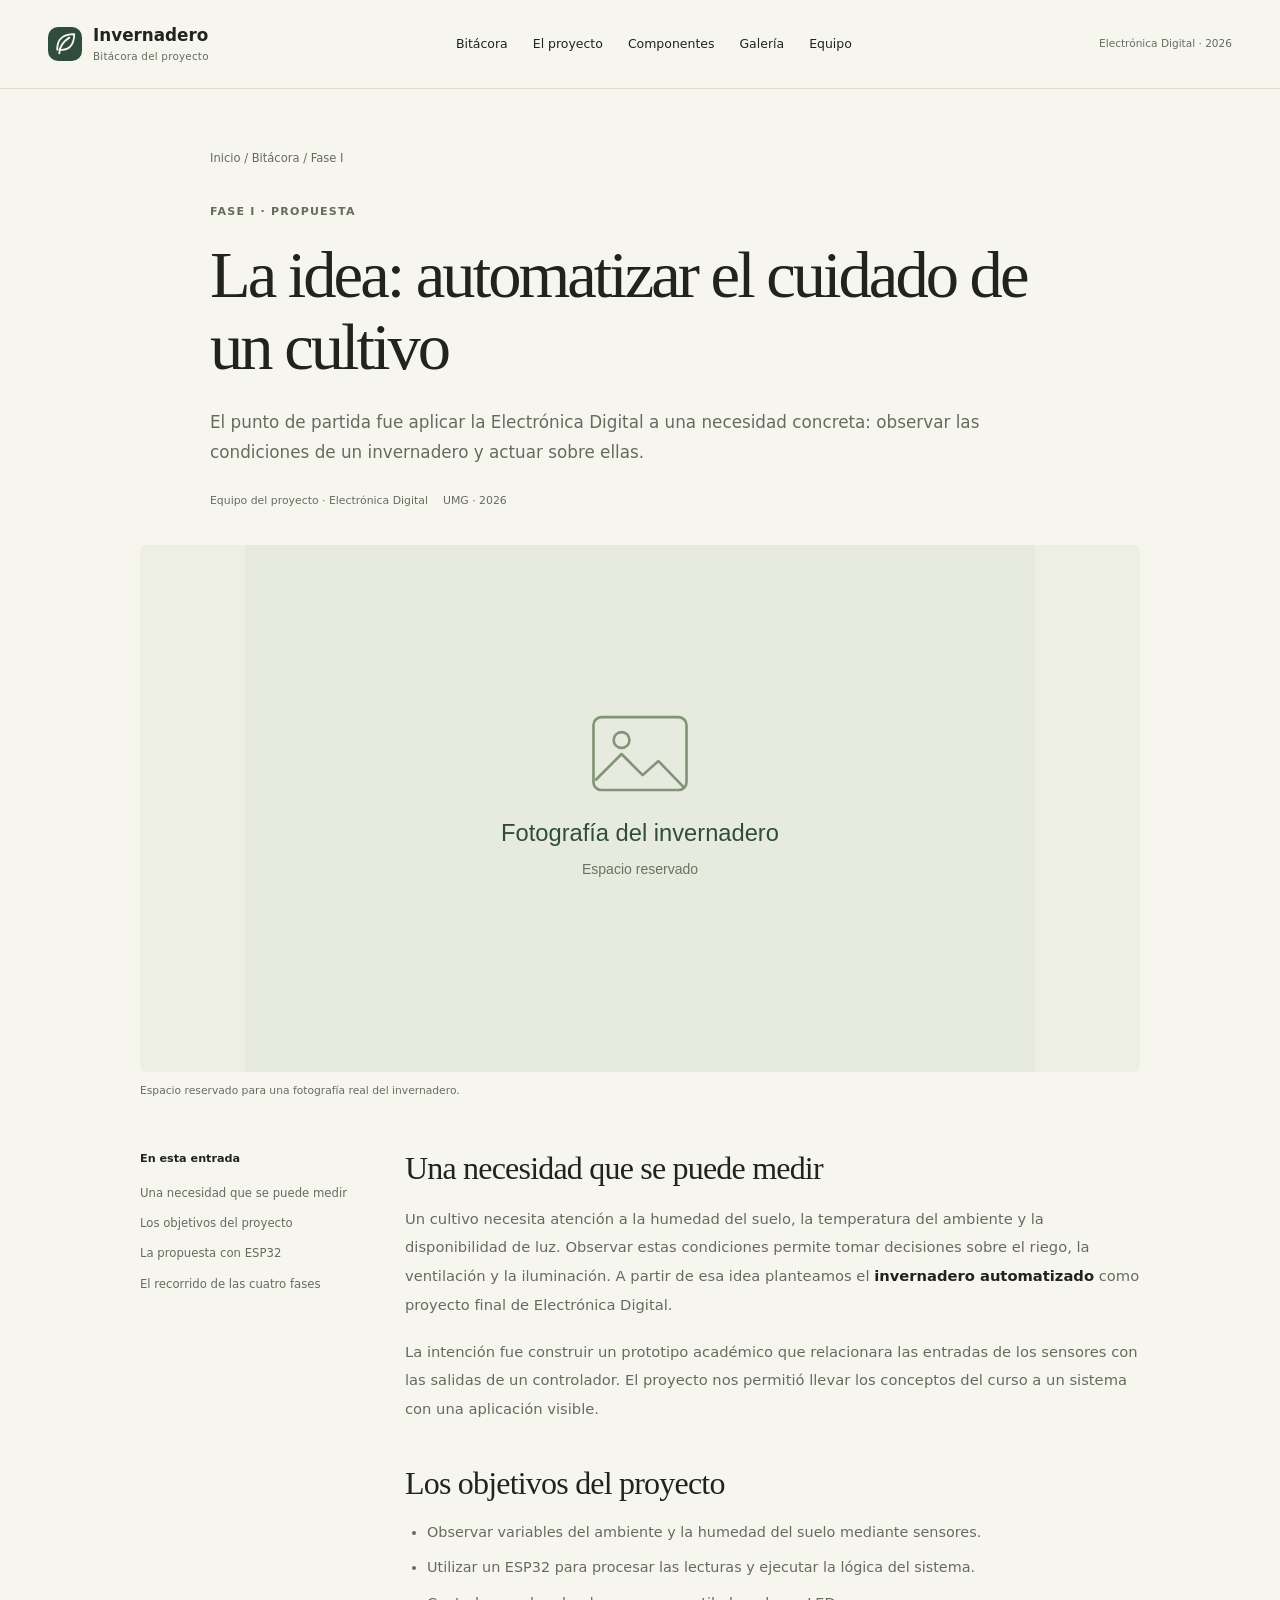
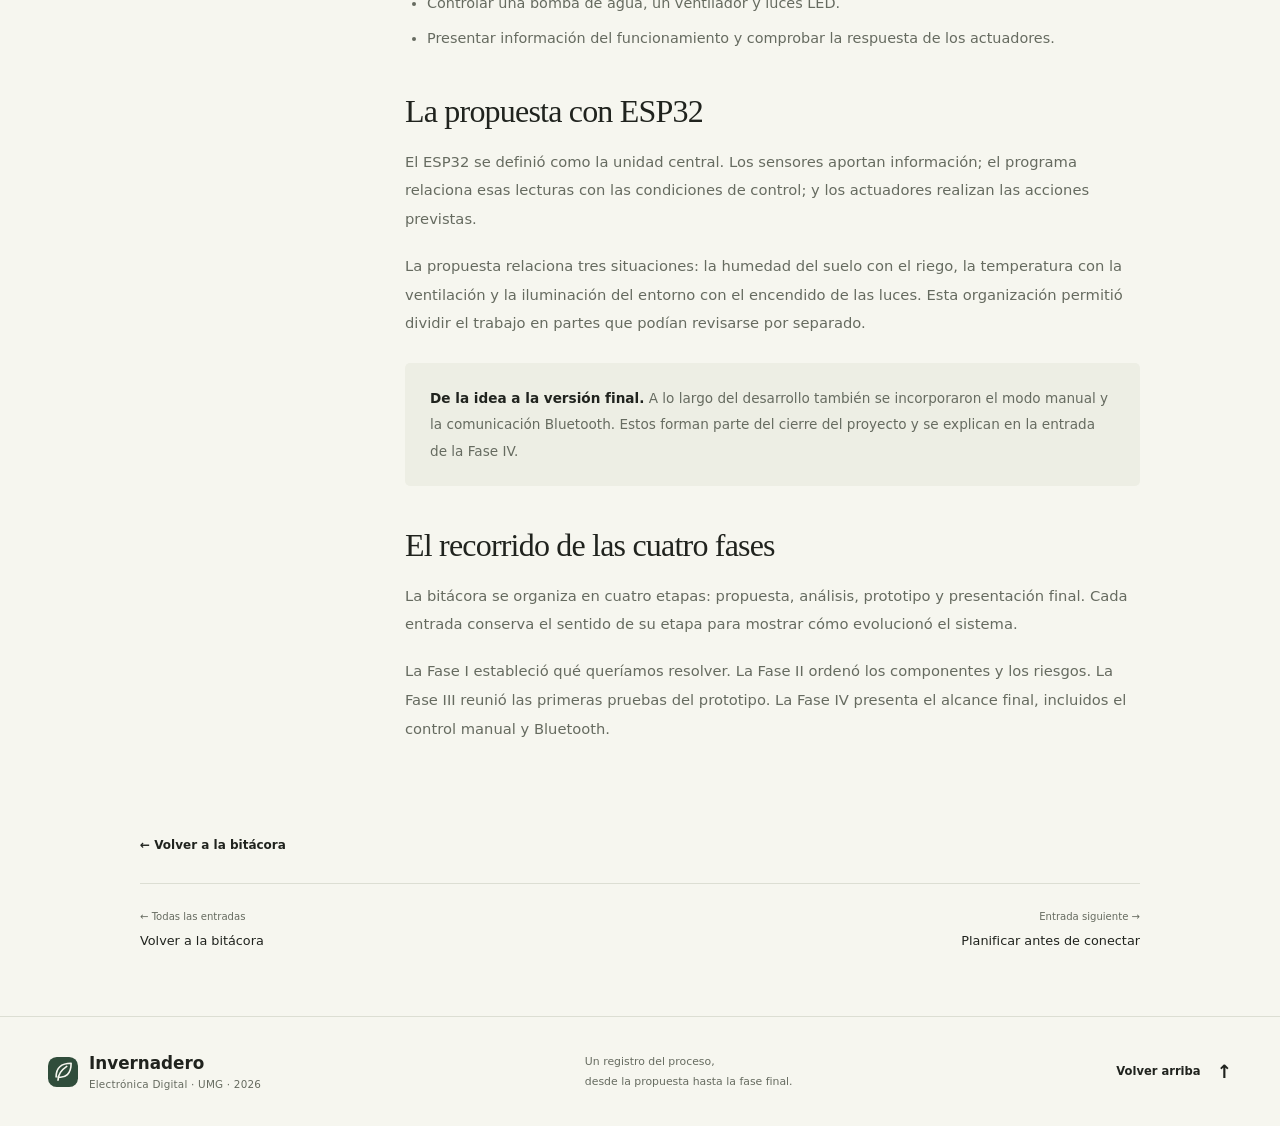
==== fase-i.html @ d3a02419 "primer commit" ====
<!doctype html>
<html lang="es"><head><meta charset="utf-8"><meta name="viewport" content="width=device-width, initial-scale=1"><meta name="description" content="El punto de partida fue aplicar la Electrónica Digital a una necesidad concreta: observar las condiciones de un invernadero y actuar sobre ellas."><meta name="theme-color" content="#f6f6ef"><title>Fase I: La idea: automatizar el cuidado de un cultivo | Invernadero</title><link rel="icon" type="image/svg+xml" href="assets/img/favicon.svg"><link rel="stylesheet" href="assets/styles.css"><script src="assets/app.js" defer></script></head><body><a class="skip-link" href="#contenido">Saltar al contenido</a><header class="site-header"><div class="container header-inner"><a class="brand" href="index.html" aria-label="Invernadero, inicio"><img src="assets/img/favicon.svg" width="34" height="34" alt=""><span>Invernadero<span class="brand-sub">Bitácora del proyecto</span></span></a><button class="menu-toggle" type="button" aria-label="Abrir menú" aria-expanded="false" aria-controls="nav-principal"><span></span><span></span></button><nav class="main-nav" id="nav-principal" aria-label="Principal"><a href="index.html#bitacora">Bitácora</a><a href="index.html#proyecto">El proyecto</a><a href="index.html#componentes">Componentes</a><a href="index.html#galeria">Galería</a><a href="index.html#equipo">Equipo</a></nav><span class="header-note">Electrónica Digital · 2026</span></div></header>
<main id="contenido" class="container"><article><header class="article-header"><nav class="breadcrumb" aria-label="Ruta de navegación"><a href="index.html">Inicio</a> / <a href="index.html#bitacora">Bitácora</a> / Fase I</nav><p class="eyebrow">Fase I · Propuesta</p><h1>La idea: automatizar el cuidado de un cultivo</h1><p class="article-lead">El punto de partida fue aplicar la Electrónica Digital a una necesidad concreta: observar las condiciones de un invernadero y actuar sobre ellas.</p><div class="article-byline"><span>Equipo del proyecto · Electrónica Digital</span><span>UMG · 2026</span></div></header><figure class="article-cover"><img src="assets/img/foto-invernadero.svg" alt="Espacio reservado para una fotografía real del invernadero." width="900" height="600"><figcaption>Espacio reservado para una fotografía real del invernadero.</figcaption></figure><div class="article-layout"><aside class="article-toc" aria-label="En esta entrada"><strong>En esta entrada</strong><ol><li><a href="#necesidad">Una necesidad que se puede medir</a></li><li><a href="#objetivos">Los objetivos del proyecto</a></li><li><a href="#propuesta">La propuesta con ESP32</a></li><li><a href="#recorrido">El recorrido de las cuatro fases</a></li></ol></aside><div class="article-content"><h2 id="necesidad">Una necesidad que se puede medir</h2>
<p>Un cultivo necesita atención a la humedad del suelo, la temperatura del ambiente y la disponibilidad de luz. Observar estas condiciones permite tomar decisiones sobre el riego, la ventilación y la iluminación. A partir de esa idea planteamos el <strong>invernadero automatizado</strong> como proyecto final de Electrónica Digital.</p>
<p>La intención fue construir un prototipo académico que relacionara las entradas de los sensores con las salidas de un controlador. El proyecto nos permitió llevar los conceptos del curso a un sistema con una aplicación visible.</p>
<h2 id="objetivos">Los objetivos del proyecto</h2>
<ul><li>Observar variables del ambiente y la humedad del suelo mediante sensores.</li><li>Utilizar un ESP32 para procesar las lecturas y ejecutar la lógica del sistema.</li><li>Controlar una bomba de agua, un ventilador y luces LED.</li><li>Presentar información del funcionamiento y comprobar la respuesta de los actuadores.</li></ul>
<h2 id="propuesta">La propuesta con ESP32</h2>
<p>El ESP32 se definió como la unidad central. Los sensores aportan información; el programa relaciona esas lecturas con las condiciones de control; y los actuadores realizan las acciones previstas.</p>
<p>La propuesta relaciona tres situaciones: la humedad del suelo con el riego, la temperatura con la ventilación y la iluminación del entorno con el encendido de las luces. Esta organización permitió dividir el trabajo en partes que podían revisarse por separado.</p>
<div class="article-callout"><p><strong>De la idea a la versión final.</strong> A lo largo del desarrollo también se incorporaron el modo manual y la comunicación Bluetooth. Estos forman parte del cierre del proyecto y se explican en la entrada de la Fase IV.</p></div>
<h2 id="recorrido">El recorrido de las cuatro fases</h2>
<p>La bitácora se organiza en cuatro etapas: propuesta, análisis, prototipo y presentación final. Cada entrada conserva el sentido de su etapa para mostrar cómo evolucionó el sistema.</p>
<p>La Fase I estableció qué queríamos resolver. La Fase II ordenó los componentes y los riesgos. La Fase III reunió las primeras pruebas del prototipo. La Fase IV presenta el alcance final, incluidos el control manual y Bluetooth.</p></div></div></article><div class="article-home"><a class="text-link" href="index.html#bitacora">← Volver a la bitácora</a></div><nav class="article-navigation" aria-label="Entradas del blog"><a href="index.html#bitacora"><span>← Todas las entradas</span>Volver a la bitácora</a><a href="fase-ii.html"><span>Entrada siguiente →</span>Planificar antes de conectar</a></nav></main><footer class="site-footer"><div class="container footer-inner"><a class="brand" href="index.html"><img src="assets/img/favicon.svg" width="30" height="30" alt=""><span>Invernadero<span class="brand-sub">Electrónica Digital · UMG · 2026</span></span></a><p>Un registro del proceso,<br>desde la propuesta hasta la fase final.</p><a class="text-link" href="#contenido">Volver arriba <span aria-hidden="true">↑</span></a></div></footer></body></html>
---- assets/styles.css ----
:root{--ink:#20231e;--muted:#666b60;--green:#304d3b;--green-dark:#253d2e;--paper:#f6f6ef;--cream:#edeee4;--line:#dcded3;--white:#fff;--serif:Georgia,'Times New Roman',serif;--sans:system-ui,-apple-system,BlinkMacSystemFont,'Segoe UI',sans-serif}
*{box-sizing:border-box}html{scroll-behavior:smooth;scroll-padding-top:100px}body{margin:0;color:var(--ink);background:var(--paper);font-family:var(--sans);font-size:16px;line-height:1.65}img{display:block;max-width:100%;height:auto}a{color:inherit;text-decoration:none}button{font:inherit;color:inherit;cursor:pointer}button,a{-webkit-tap-highlight-color:transparent}button:focus-visible,a:focus-visible,summary:focus-visible{outline:3px solid #786125;outline-offset:5px}button:disabled{cursor:default}h1,h2,h3,p,figure{margin:0}h1,h2,h3{color:#20231e}h1,h2{font-family:var(--serif);font-weight:400;line-height:1.06;letter-spacing:-.045em}h1{font-size:clamp(3.7rem,6.4vw,6.25rem)}h2{font-size:clamp(2.3rem,3.5vw,3.35rem)}h3{font-size:1.2rem;line-height:1.35;letter-spacing:-.02em}p{color:var(--muted)}.container{width:min(1240px,calc(100% - 96px));margin-inline:auto}.section{padding-block:94px}.eyebrow{font-size:.69rem;font-weight:650;letter-spacing:.11em;text-transform:uppercase;color:var(--muted);margin-bottom:22px}.text-link,.read-link{display:inline-flex;align-items:center;gap:16px;font-size:.85rem;font-weight:600}.text-link:hover,.read-link:hover{color:var(--green);text-decoration:underline;text-underline-offset:5px}.text-link span,.read-link span{font-size:1.15rem}.button{display:inline-flex;align-items:center;justify-content:center;gap:24px;background:var(--green);color:white;padding:14px 22px;border-radius:5px;font-size:.85rem;font-weight:550;transition:background .2s}.button:hover{background:var(--green-dark)}.button span{font-size:1.25rem}.skip-link{position:fixed;top:8px;left:8px;transform:translateY(-150%);padding:10px 18px;background:var(--green);color:#fff;z-index:100}.skip-link:focus{transform:none}.sr-only{position:absolute;width:1px;height:1px;padding:0;margin:-1px;overflow:hidden;clip:rect(0,0,0,0);white-space:nowrap;border:0}[hidden]{display:none!important}
.site-header{background:rgba(246,246,239,.97);position:sticky;top:0;z-index:20;border-bottom:1px solid var(--line)}.header-inner{display:flex;align-items:center;justify-content:space-between;gap:24px;min-height:88px}.brand{display:inline-flex;align-items:center;gap:11px;font-size:1.05rem;font-weight:650;line-height:1.2}.brand-sub{display:block;font-size:.65rem;font-weight:400;color:var(--muted);margin-top:5px;letter-spacing:.02em}.main-nav{display:flex;align-items:center;gap:25px;font-size:.78rem}.main-nav a{padding-block:10px}.main-nav a:hover{color:var(--green);text-decoration:underline;text-underline-offset:6px}.header-note{font-size:.66rem;color:var(--muted)}.menu-toggle{display:none;border:0;background:none;padding:10px}.menu-toggle span{display:block;width:22px;height:2px;background:var(--ink);margin:5px}
.hero{display:grid;grid-template-columns:1fr 1.03fr;gap:46px;align-items:center;padding-block:65px 53px}.hero-copy{padding-block:20px}.hero .eyebrow{font-size:.64rem;letter-spacing:.07em;margin-bottom:24px}.small-leaf{color:var(--green);font-size:1rem;margin-right:7px}.hero-description{max-width:450px;margin-top:25px;font-size:.95rem;line-height:1.85}.hero-actions{display:flex;flex-wrap:wrap;align-items:center;gap:24px;margin-top:30px}.hero-actions .text-link{font-size:.77rem;gap:10px}.hero-meta{display:flex;flex-wrap:wrap;gap:20px;margin-top:41px;font-size:.66rem;color:var(--muted)}.hero-meta span+span{position:relative}.hero-meta span+span:before{content:'·';position:absolute;left:-13px}.hero-visual{position:relative;align-self:stretch;display:flex;flex-direction:column;justify-content:center;min-width:0}.hero-visual>img{aspect-ratio:1.16;object-fit:cover;border-radius:9px;background:#e9ece1;width:100%}.hero-visual figcaption{display:flex;align-items:center;justify-content:space-between;gap:8px;margin-top:12px;color:var(--muted);font-size:.65rem}.image-label{display:inline-block;background:rgba(255,255,255,.94);color:#454d3c;border-radius:3px;padding:4px 9px;font-size:.58rem;letter-spacing:.02em}.hero-visual .image-label{background:var(--cream)}.project-strip{display:grid;grid-template-columns:repeat(4,1fr);padding-block:25px 29px;border-top:1px solid var(--line);border-bottom:1px solid var(--line)}.project-strip div{display:flex;flex-direction:column;gap:5px}.project-strip strong{font-size:.95rem;font-weight:550}.project-strip span{font-size:.71rem;color:var(--muted)}
.section-heading{display:flex;justify-content:space-between;align-items:end;gap:35px;margin-bottom:32px}.section-heading .eyebrow{margin-bottom:12px}.section-heading>p{font-size:.8rem;line-height:1.7;max-width:350px;margin-bottom:3px}.filters{display:flex;flex-wrap:wrap;gap:7px;margin-block:30px}.filter{border:1px solid transparent;background:none;font-size:.73rem;padding:8px 15px;border-radius:30px;color:var(--muted)}.filter.active{border-color:var(--green);background:var(--green);color:white}.filter:not(.active):hover{background:var(--cream)}.post-grid{display:grid;grid-template-columns:repeat(3,1fr);gap:30px 25px}.post-card{min-width:0}.post-card.featured{grid-column:1/-1;display:grid;grid-template-columns:1.05fr 1fr;gap:38px;margin-bottom:14px;align-items:center;background:var(--cream);border-radius:8px;overflow:hidden}.post-image{display:block;position:relative;overflow:hidden;background:var(--cream);border-radius:6px}.post-image img{aspect-ratio:1.5;object-fit:cover;width:100%;transition:transform .5s}.post-card:hover .post-image img{transform:scale(1.025)}.post-image .image-label{position:absolute;bottom:14px;left:14px}.post-body{padding-top:20px}.featured .post-image{border-radius:0}.featured .post-body{padding:28px 42px 28px 0}.post-meta{display:flex;gap:10px;align-items:center;color:var(--muted);font-size:.62rem;margin-bottom:11px}.post-meta span:first-child{font-weight:650;letter-spacing:.07em;text-transform:uppercase;color:var(--green)}.post-meta span+span:before{content:'·';margin-right:10px}.post-body h3{font-family:var(--serif);font-size:1.65rem;font-weight:400;line-height:1.25;letter-spacing:-.03em}.featured h3{font-size:clamp(1.9rem,2.6vw,2.65rem);max-width:480px}.post-body h3 a:hover{text-decoration:underline;text-underline-offset:4px;text-decoration-thickness:1px}.post-body>p{font-size:.8rem;line-height:1.8;margin-top:14px}.read-link{margin-top:18px;font-size:.73rem}.featured .read-link{margin-top:23px}
.project-section{background:var(--cream);padding-block:82px}.project-layout{display:grid;grid-template-columns:1fr 1fr;gap:100px;align-items:center}.project-layout .eyebrow{margin-bottom:16px}.section-intro{font-size:1rem;margin-top:24px;color:var(--ink);max-width:430px}.project-layout>div>p:not(.eyebrow):not(.section-intro){font-size:.85rem;margin-top:16px;max-width:450px;line-height:1.85}.project-layout .text-link{margin-top:25px}.project-summary{padding:34px;background:var(--paper);border-radius:7px}.pill{display:inline-block;padding:4px 10px;background:#e1e7d9;color:var(--green-dark);border-radius:20px;font-size:.63rem;font-weight:600}.project-summary h3{font-family:var(--serif);font-size:1.85rem;font-weight:400;margin-top:19px}.check-list{padding:0;list-style:none;margin:22px 0 25px}.check-list li{position:relative;padding-left:25px;font-size:.78rem;margin-block:11px;color:var(--muted)}.check-list li:before{content:'✓';position:absolute;left:0;color:var(--green);font-weight:bold}.pending-note{background:#eae6d9;padding:15px 18px;border-radius:4px}.pending-note strong{font-size:.72rem}.pending-note p{font-size:.74rem;margin-top:3px}
.system-demo{display:grid;grid-template-columns:1fr 1fr;background:var(--cream);border-radius:8px;overflow:hidden}.system-content{padding:35px 36px}.system-tabs{display:flex;gap:5px;flex-wrap:wrap;margin-bottom:30px}.system-tab{border:0;background:transparent;color:var(--muted);font-size:.72rem;padding:8px 12px;border-radius:4px}.system-tab.active{background:var(--green);color:#fff}.step-number{color:#526749;font-size:.75rem;display:block;margin-bottom:12px}.system-content h3{font-family:var(--serif);font-size:1.85rem;font-weight:400;max-width:320px}.system-content p{font-size:.8rem;line-height:1.8;margin-top:15px}.signal-path{display:flex;flex-wrap:wrap;align-items:center;gap:10px;margin-top:25px;font-size:.65rem}.signal-path>span:not([aria-hidden]),.signal-path>strong{background:var(--paper);padding:8px 10px;border-radius:4px}.signal-path>strong{background:var(--green);color:#fff;font-weight:500}.system-content .demo-note{font-size:.65rem;margin-top:20px}.system-visual{display:flex;align-items:center;background:#e7ebdf;padding:12px}.system-visual img{width:100%}.mode-grid{display:grid;grid-template-columns:repeat(3,1fr);gap:35px;margin-top:34px}.mode-grid article{display:flex;gap:15px;align-items:flex-start}.mode-icon{flex:none;display:grid;place-items:center;background:#e7ecdf;border-radius:50%;width:32px;height:32px;font-size:.75rem;font-weight:600;color:var(--green)}.bluetooth-icon{font-size:1.35rem}.mode-grid h3{font-size:.9rem;font-weight:600;margin-top:3px}.mode-grid p{font-size:.75rem;line-height:1.85;margin-top:8px}
.components-section{background:#eeefe8;padding-block:75px}.component-table-wrap{overflow:auto}.component-table{width:100%;border-collapse:collapse;text-align:left;min-width:560px;font-size:.79rem}.component-table thead th{font-size:.65rem;font-weight:500;letter-spacing:.08em;text-transform:uppercase;color:var(--muted);padding:13px 20px 15px 0}.component-table tbody th,.component-table td{padding:17px 25px 17px 0;border-top:1px solid #d8dbcf;vertical-align:middle}.component-table tbody th{font-weight:550;width:29%}.component-table td{color:var(--muted)}.component-table td:last-child{padding-right:0;width:15%}.category-tag{font-size:.65rem;background:#e0e5d8;color:#40543c;border-radius:20px;padding:5px 11px;white-space:nowrap}
.gallery-grid{display:grid;grid-template-columns:repeat(2,1fr);gap:32px 26px}.gallery-link{position:relative;display:block;overflow:hidden;border-radius:6px;background:var(--cream);cursor:zoom-in}.gallery-link img{width:100%;aspect-ratio:1.5;object-fit:cover;transition:transform .4s}.gallery-link:hover img{transform:scale(1.02)}.zoom-label{position:absolute;right:15px;bottom:15px;display:grid;place-items:center;width:32px;height:32px;background:rgba(255,255,255,.95);border-radius:50%;font-size:1.2rem}.gallery-grid figcaption{display:flex;align-items:flex-start;gap:18px;margin-top:13px}.gallery-number{color:#858b7b;font-family:var(--serif);font-size:1rem}.gallery-grid figcaption strong{display:block;font-size:.8rem;font-weight:550}.gallery-grid figcaption div>span{display:block;color:var(--muted);font-size:.68rem;margin-top:3px}.gallery-note{font-size:.69rem;margin-top:30px}.closing-section{background:#e4e9dc;padding-block:76px}.closing-layout{display:grid;grid-template-columns:1fr 1fr;gap:100px;align-items:center}.closing-layout .eyebrow{margin-bottom:17px}.closing-layout p:not(.eyebrow){font-size:.85rem;line-height:1.9;margin-bottom:16px}.closing-layout .text-link{margin-top:5px}.team-list{list-style:none;display:grid;grid-template-columns:repeat(5,1fr);padding:0;margin:40px 0 0;gap:25px}.team-list li>span{display:grid;place-items:center;width:48px;height:48px;border-radius:50%;background:#e5eadd;color:var(--green);font-size:.72rem;letter-spacing:.02em;margin-bottom:17px}.team-list strong{font-size:.79rem;font-weight:500;line-height:1.7}.site-footer{border-top:1px solid var(--line);padding-block:35px}.footer-inner{display:flex;justify-content:space-between;align-items:center;gap:30px}.footer-inner>p{font-size:.68rem;line-height:1.8}.footer-inner .text-link{font-size:.72rem}
.lightbox{width:min(1040px,94vw);max-height:94vh;border:0;border-radius:9px;padding:18px 22px;background:var(--paper);color:var(--ink);overflow:auto}.lightbox::backdrop{background:rgba(17,24,16,.82)}.lightbox-toolbar{display:flex;align-items:center;justify-content:space-between;margin-bottom:12px;font-size:.7rem}.lightbox button{border:0;background:var(--cream);border-radius:4px;padding:6px 12px}.lightbox-close{font-size:.75rem}.lightbox-close span{font-size:1.1rem;margin-left:8px}.lightbox>img{max-height:69vh;width:100%;object-fit:contain;background:var(--cream)}.lightbox-bottom{display:flex;gap:20px;align-items:center;justify-content:space-between;margin-top:12px}.lightbox-bottom p{font-size:.72rem;text-align:center}.lightbox-bottom button{flex:none;min-width:36px}
.article-header{max-width:860px;margin:0 auto;padding:60px 0 35px}.breadcrumb{font-size:.72rem;color:var(--muted);margin-bottom:35px}.breadcrumb a:hover{text-decoration:underline}.article-header .eyebrow{margin-bottom:18px}.article-header h1{font-size:clamp(2.8rem,5.2vw,4.6rem);line-height:1.08;max-width:850px}.article-lead{font-size:1.05rem;line-height:1.8;margin-top:24px;max-width:770px}.article-byline{display:flex;flex-wrap:wrap;gap:15px;margin-top:25px;font-size:.68rem;color:var(--muted)}.article-cover{max-width:1000px;margin:0 auto}.article-cover img{width:100%;aspect-ratio:1.9;object-fit:cover;background:var(--cream);border-radius:6px}.article-cover figcaption{font-size:.67rem;margin-top:10px;color:var(--muted)}.article-layout{max-width:1000px;margin:50px auto 70px;display:grid;grid-template-columns:210px 1fr;gap:55px;align-items:start}.article-toc{position:sticky;top:120px;font-size:.73rem}.article-toc strong{font-size:.7rem;font-weight:600}.article-toc ol{list-style:none;padding:0;margin-top:15px}.article-toc li{margin:11px 0;color:var(--muted)}.article-toc a:hover{color:var(--ink);text-decoration:underline;text-underline-offset:4px}.article-content h2{font-family:var(--serif);font-size:2rem;line-height:1.2;letter-spacing:-.025em;margin:40px 0 17px}.article-content h2:first-child{margin-top:0}.article-content p{font-size:.92rem;line-height:1.95;margin-bottom:18px}.article-content ul,.article-content ol{padding-left:22px;color:var(--muted);font-size:.9rem;line-height:1.9;margin:12px 0 23px}.article-content li{margin-block:8px}.article-content strong{color:var(--ink);font-weight:600}.article-callout{padding:22px 25px;background:var(--cream);border-radius:5px;margin-block:25px}.article-callout p{font-size:.85rem;margin:0}.article-content table{border-collapse:collapse;width:100%;font-size:.78rem;margin-block:23px}.article-content th,.article-content td{text-align:left;vertical-align:top;padding:12px 13px;border-bottom:1px solid var(--line);color:var(--muted)}.article-content th{color:var(--ink);font-weight:600;background:var(--cream)}.article-navigation{display:flex;justify-content:space-between;gap:25px;max-width:1000px;margin:0 auto 65px;padding-top:25px;border-top:1px solid var(--line)}.article-navigation a{max-width:46%;font-size:.8rem}.article-navigation a:last-child{text-align:right}.article-navigation span{display:block;font-size:.63rem;color:var(--muted);margin-bottom:5px}.article-navigation a:hover{text-decoration:underline}.article-home{max-width:1000px;margin:0 auto 25px}.article-home .text-link{font-size:.75rem}
.article-cover img[src$=".svg"]{object-fit:contain}
@media(min-width:1500px){.hero{padding-block:80px}.hero-visual>img{aspect-ratio:1.22}}@media(max-width:1100px){.container{width:calc(100% - 64px)}.header-note{display:none}.main-nav{gap:22px}.hero{gap:28px}.hero-actions{gap:18px}.hero-actions .text-link{font-size:.72rem}.project-layout,.closing-layout{gap:55px}.system-content{padding:28px}.signal-path{gap:6px;font-size:.59rem}.mode-grid{gap:23px}.article-layout{gap:35px;grid-template-columns:175px 1fr}}
@media(max-width:800px){.container{width:calc(100% - 44px)}.header-inner{min-height:76px}.brand{font-size:1rem}.main-nav{gap:16px;font-size:.7rem}.hero{padding-block:42px;gap:25px;grid-template-columns:1fr 1fr}h1{font-size:3.65rem}.hero .eyebrow{font-size:.55rem;line-height:1.8}.hero-description{font-size:.82rem;margin-top:20px}.hero-actions{margin-top:22px}.button{font-size:.75rem;padding:11px 15px;gap:16px}.hero-meta{margin-top:25px;font-size:.58rem}.hero-visual>img{aspect-ratio:.82}.hero-visual figcaption>span:last-child{display:none}.section{padding-block:65px}.section-heading>p{font-size:.74rem}.project-strip{gap:18px}.project-strip strong{font-size:.78rem}.project-strip span{font-size:.64rem}.post-grid{gap:22px 18px}.post-card.featured{gap:25px}.featured .post-body{padding:25px 25px 25px 0}.featured h3{font-size:1.9rem}.post-body h3{font-size:1.4rem}.post-body>p{font-size:.73rem}.project-layout{gap:30px}.project-summary{padding:25px}.project-summary h3{font-size:1.6rem}.project-section{padding-block:60px}.project-layout .section-intro{font-size:.91rem}.project-layout>div>p:not(.eyebrow):not(.section-intro){font-size:.78rem}.system-demo{grid-template-columns:1fr}.system-visual{order:-1;max-height:300px;overflow:hidden}.system-visual img{height:300px;object-fit:contain}.system-content{padding:28px 32px}.system-content h3{max-width:none}.mode-grid{grid-template-columns:1fr;gap:24px}.mode-grid article{max-width:600px}.mode-grid p{font-size:.8rem}.team-list{grid-template-columns:repeat(3,1fr);gap:30px}.closing-layout{gap:35px}.closing-layout p:not(.eyebrow){font-size:.78rem}.article-layout{grid-template-columns:1fr;max-width:720px}.article-toc{position:static;background:var(--cream);padding:20px 24px;border-radius:5px}.article-toc ol{display:flex;flex-wrap:wrap;gap:6px 25px;margin-bottom:0}.article-toc li{margin:0}.article-header{padding-top:40px}.article-content p{font-size:.9rem}.article-lead{font-size:.95rem}}
@media(max-width:600px){html{scroll-padding-top:85px}.container{width:calc(100% - 36px)}.header-inner{min-height:72px}.brand img{width:29px;height:29px}.brand-sub{font-size:.6rem}.menu-toggle{display:block;margin-left:auto}.main-nav{display:none;position:absolute;top:72px;left:0;right:0;padding:12px 24px 22px;background:var(--paper);border-bottom:1px solid var(--line);font-size:.88rem}.main-nav.open{display:flex;flex-direction:column;align-items:stretch;gap:0}.main-nav a{padding:10px 0}.hero{grid-template-columns:1fr;padding-block:29px 32px;gap:28px}.hero-copy{padding:0}.hero .eyebrow{font-size:.55rem;letter-spacing:.065em;margin-bottom:20px}h1{font-size:clamp(3.6rem,15vw,4.8rem)}.hero-description{font-size:.87rem;line-height:1.8;max-width:430px}.hero-actions{gap:19px}.hero-actions .text-link{font-size:.72rem}.hero-meta{margin-top:25px;gap:22px;font-size:.61rem}.hero-visual>img{aspect-ratio:1.3;border-radius:6px}.hero-visual figcaption>span:last-child{display:inline}.project-strip{grid-template-columns:repeat(2,1fr);row-gap:23px;padding-block:24px}.project-strip strong{font-size:.81rem}.project-strip span{font-size:.64rem}.section{padding-block:53px}.eyebrow{font-size:.63rem}.section-heading{display:block;margin-bottom:25px}.section-heading>p{font-size:.77rem;margin-top:17px}.section-heading>p br{display:none}h2{font-size:2.55rem}.filters{gap:3px;margin-block:24px}.filter{font-size:.66rem;padding:7px 10px}.post-grid{grid-template-columns:1fr;gap:32px}.post-card.featured{grid-column:auto;display:block;margin-bottom:0}.featured .post-body{padding:25px}.featured h3{font-size:1.95rem}.post-body h3{font-size:1.8rem}.post-body>p{font-size:.8rem}.post-meta{font-size:.65rem}.read-link{font-size:.77rem}.post-image .image-label{font-size:.59rem}.project-layout,.closing-layout{grid-template-columns:1fr;gap:32px}.project-section{padding-block:52px}.project-layout .section-intro{font-size:1rem}.project-layout>div>p:not(.eyebrow):not(.section-intro){font-size:.84rem}.project-summary{padding:26px}.project-summary h3{font-size:1.85rem}.check-list li{font-size:.78rem}.pending-note p{font-size:.76rem}.system-content{padding:25px}.system-visual,.system-visual img{height:240px}.system-tabs{gap:1px;margin-bottom:24px}.system-tab{font-size:.7rem;padding:8px 10px}.system-content h3{font-size:1.8rem}.system-content p{font-size:.79rem}.signal-path{font-size:.59rem;gap:5px}.signal-path>span:not([aria-hidden]),.signal-path>strong{padding:7px}.mode-grid{margin-top:28px}.components-section{padding-block:50px}.component-table{font-size:.75rem;min-width:530px}.component-table tbody th,.component-table td{padding-block:14px}.gallery-grid{grid-template-columns:1fr;gap:26px}.gallery-grid figcaption strong{font-size:.83rem}.gallery-note{font-size:.68rem;line-height:1.8}.closing-section{padding-block:50px}.closing-layout p:not(.eyebrow){font-size:.84rem}.team-list{grid-template-columns:repeat(2,1fr);margin-top:28px;gap:28px 18px}.team-list strong{font-size:.77rem}.team-list li>span{width:42px;height:42px;margin-bottom:12px}.footer-inner{align-items:flex-start;flex-wrap:wrap;gap:25px}.footer-inner>p{display:none}.footer-inner .text-link{font-size:.65rem;margin-top:8px;margin-left:auto}.lightbox{padding:12px;width:96vw}.lightbox-bottom{gap:8px}.lightbox-bottom p{font-size:.62rem}.lightbox-bottom button{padding:6px;min-width:29px}.article-header{padding:30px 0}.breadcrumb{margin-bottom:30px}.article-header h1{font-size:2.9rem}.article-lead{font-size:.91rem}.article-byline{font-size:.62rem;gap:10px}.article-cover img{aspect-ratio:1.4}.article-cover figcaption{font-size:.62rem}.article-layout{margin:30px auto 45px;gap:28px}.article-content h2{font-size:1.8rem;margin-top:33px}.article-content p{font-size:.87rem;line-height:1.9}.article-content ul,.article-content ol{font-size:.84rem}.article-content table{font-size:.69rem}.article-content th,.article-content td{padding:9px 8px}.article-navigation{margin-bottom:40px;gap:20px}.article-navigation a{font-size:.72rem}.article-callout{padding:19px}.article-callout p{font-size:.8rem}}
@media(prefers-reduced-motion:reduce){html{scroll-behavior:auto}*,*:before,*:after{transition:none!important;animation:none!important}}
@media print{.site-header,.filters,.hero-actions,.lightbox,.article-toc,.article-navigation,.article-home,.site-footer,.system-tabs{display:none!important}body{background:#fff;color:#000}.container{width:100%}.section{padding:25px 0}.hero{padding-top:0}h1{font-size:40pt}h2{font-size:25pt}.post-card,.project-summary,figure{break-inside:avoid}.article-layout{display:block;margin-top:25px}.article-header{padding-top:0}.article-content p{color:#111}.post-image img{max-height:200px}.gallery-link img{max-height:230px;object-fit:contain}.project-section,.components-section,.closing-section{background:white;padding:25px 0}.article-cover img{max-height:300px;object-fit:contain}}
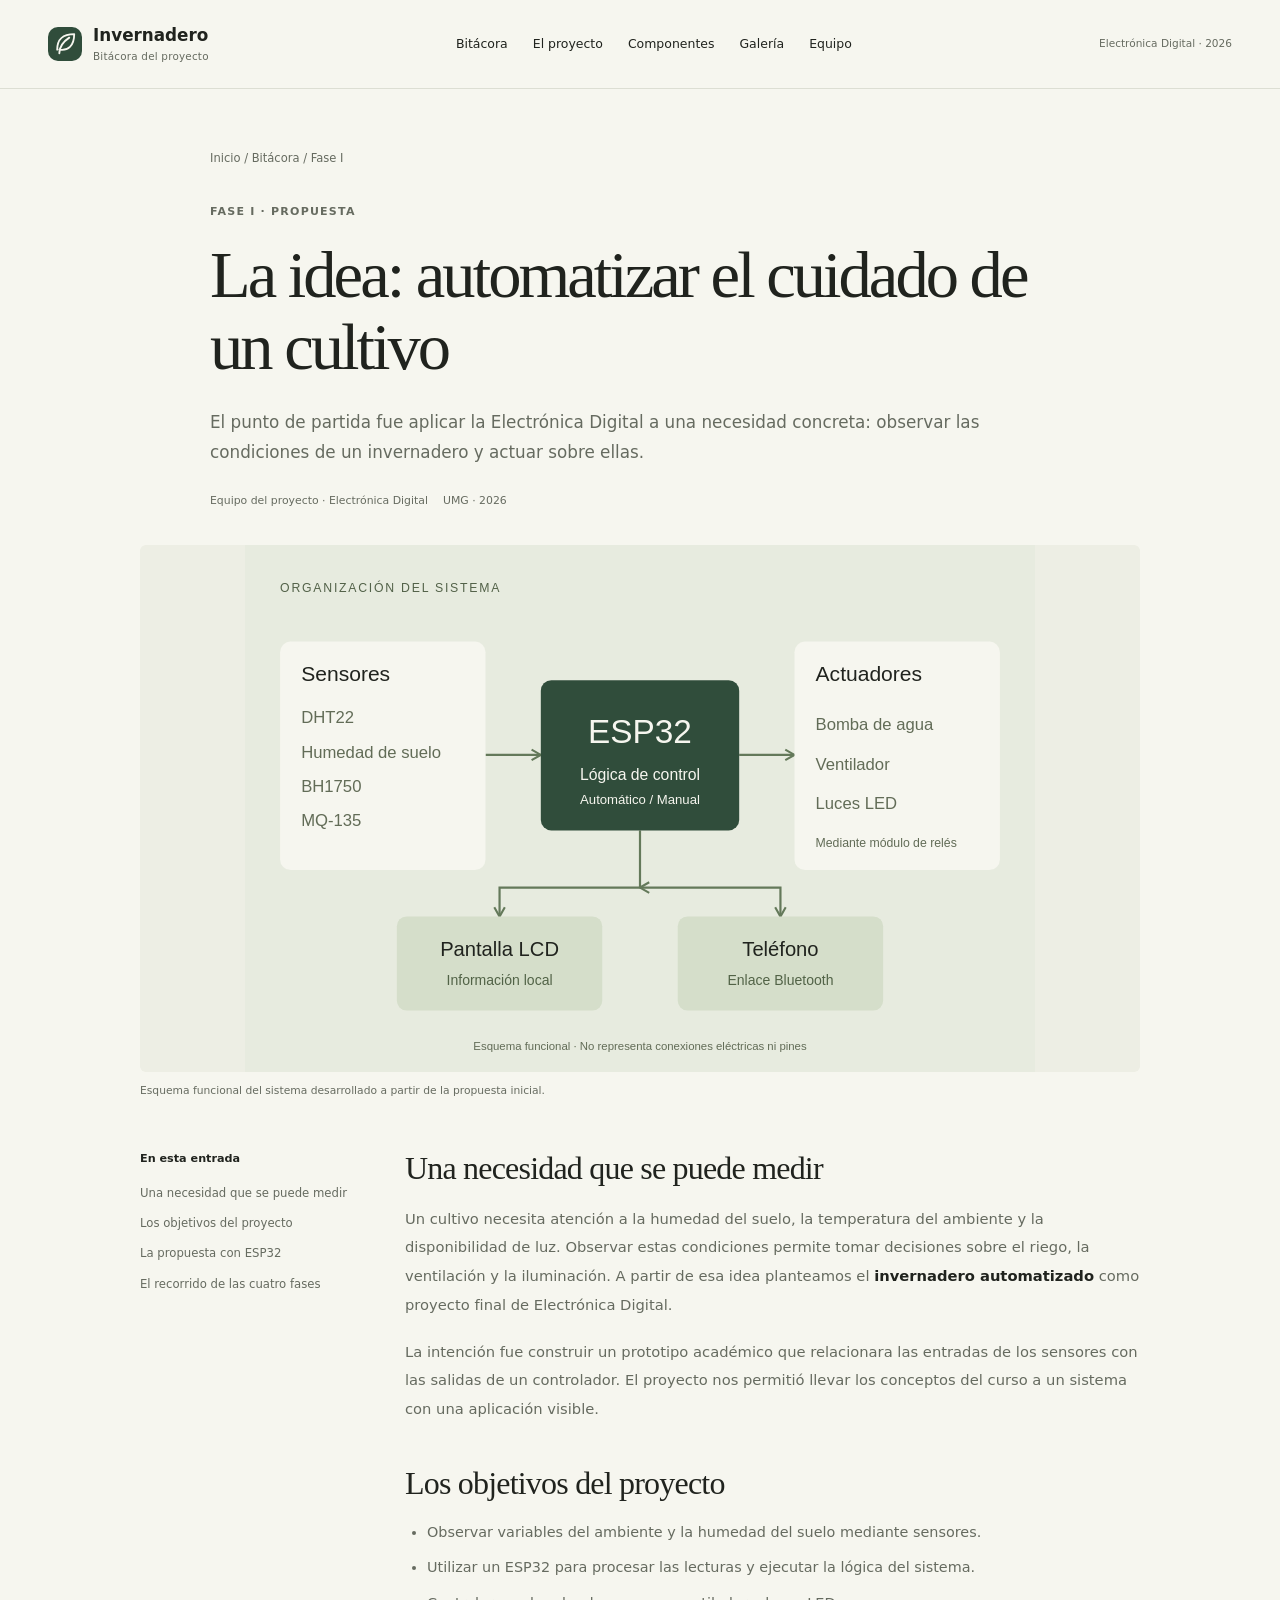
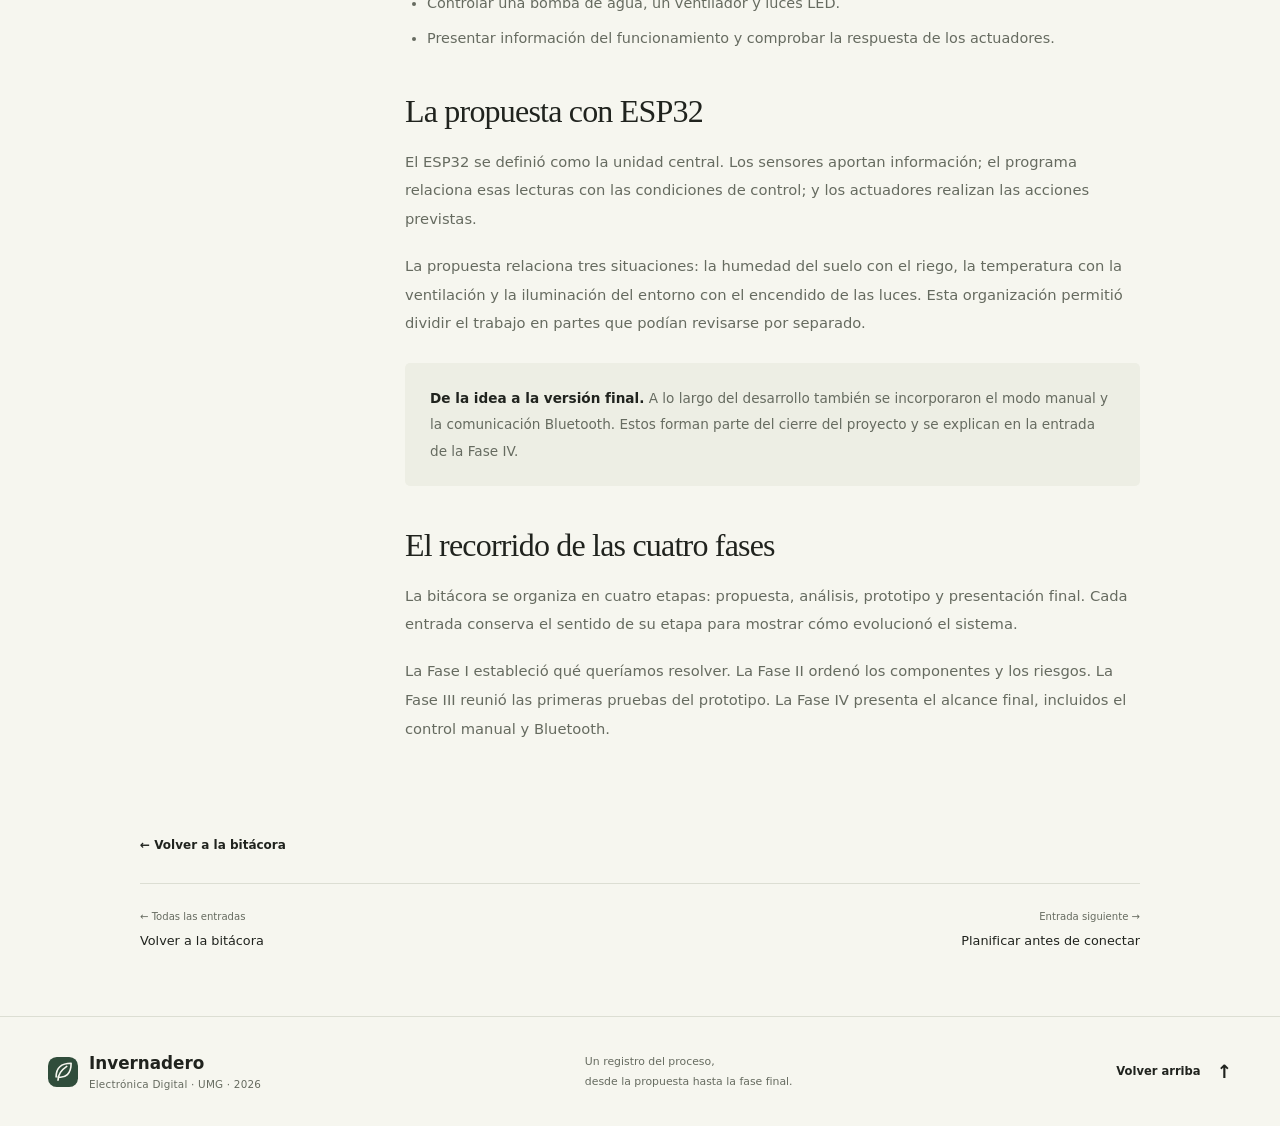
==== commit f87ce140: "imagenes y correcciones" ====
--- a/fase-i.html
+++ b/fase-i.html
@@ -1,6 +1,6 @@
 <!doctype html>
 <html lang="es"><head><meta charset="utf-8"><meta name="viewport" content="width=device-width, initial-scale=1"><meta name="description" content="El punto de partida fue aplicar la Electrónica Digital a una necesidad concreta: observar las condiciones de un invernadero y actuar sobre ellas."><meta name="theme-color" content="#f6f6ef"><title>Fase I: La idea: automatizar el cuidado de un cultivo | Invernadero</title><link rel="icon" type="image/svg+xml" href="assets/img/favicon.svg"><link rel="stylesheet" href="assets/styles.css"><script src="assets/app.js" defer></script></head><body><a class="skip-link" href="#contenido">Saltar al contenido</a><header class="site-header"><div class="container header-inner"><a class="brand" href="index.html" aria-label="Invernadero, inicio"><img src="assets/img/favicon.svg" width="34" height="34" alt=""><span>Invernadero<span class="brand-sub">Bitácora del proyecto</span></span></a><button class="menu-toggle" type="button" aria-label="Abrir menú" aria-expanded="false" aria-controls="nav-principal"><span></span><span></span></button><nav class="main-nav" id="nav-principal" aria-label="Principal"><a href="index.html#bitacora">Bitácora</a><a href="index.html#proyecto">El proyecto</a><a href="index.html#componentes">Componentes</a><a href="index.html#galeria">Galería</a><a href="index.html#equipo">Equipo</a></nav><span class="header-note">Electrónica Digital · 2026</span></div></header>
-<main id="contenido" class="container"><article><header class="article-header"><nav class="breadcrumb" aria-label="Ruta de navegación"><a href="index.html">Inicio</a> / <a href="index.html#bitacora">Bitácora</a> / Fase I</nav><p class="eyebrow">Fase I · Propuesta</p><h1>La idea: automatizar el cuidado de un cultivo</h1><p class="article-lead">El punto de partida fue aplicar la Electrónica Digital a una necesidad concreta: observar las condiciones de un invernadero y actuar sobre ellas.</p><div class="article-byline"><span>Equipo del proyecto · Electrónica Digital</span><span>UMG · 2026</span></div></header><figure class="article-cover"><img src="assets/img/foto-invernadero.svg" alt="Espacio reservado para una fotografía real del invernadero." width="900" height="600"><figcaption>Espacio reservado para una fotografía real del invernadero.</figcaption></figure><div class="article-layout"><aside class="article-toc" aria-label="En esta entrada"><strong>En esta entrada</strong><ol><li><a href="#necesidad">Una necesidad que se puede medir</a></li><li><a href="#objetivos">Los objetivos del proyecto</a></li><li><a href="#propuesta">La propuesta con ESP32</a></li><li><a href="#recorrido">El recorrido de las cuatro fases</a></li></ol></aside><div class="article-content"><h2 id="necesidad">Una necesidad que se puede medir</h2>
+<main id="contenido" class="container"><article><header class="article-header"><nav class="breadcrumb" aria-label="Ruta de navegación"><a href="index.html">Inicio</a> / <a href="index.html#bitacora">Bitácora</a> / Fase I</nav><p class="eyebrow">Fase I · Propuesta</p><h1>La idea: automatizar el cuidado de un cultivo</h1><p class="article-lead">El punto de partida fue aplicar la Electrónica Digital a una necesidad concreta: observar las condiciones de un invernadero y actuar sobre ellas.</p><div class="article-byline"><span>Equipo del proyecto · Electrónica Digital</span><span>UMG · 2026</span></div></header><figure class="article-cover"><img src="assets/img/arquitectura.svg" alt="Esquema funcional del invernadero con sensores, ESP32, actuadores, pantalla LCD y comunicación Bluetooth." width="900" height="600"><figcaption>Esquema funcional del sistema desarrollado a partir de la propuesta inicial.</figcaption></figure><div class="article-layout"><aside class="article-toc" aria-label="En esta entrada"><strong>En esta entrada</strong><ol><li><a href="#necesidad">Una necesidad que se puede medir</a></li><li><a href="#objetivos">Los objetivos del proyecto</a></li><li><a href="#propuesta">La propuesta con ESP32</a></li><li><a href="#recorrido">El recorrido de las cuatro fases</a></li></ol></aside><div class="article-content"><h2 id="necesidad">Una necesidad que se puede medir</h2>
 <p>Un cultivo necesita atención a la humedad del suelo, la temperatura del ambiente y la disponibilidad de luz. Observar estas condiciones permite tomar decisiones sobre el riego, la ventilación y la iluminación. A partir de esa idea planteamos el <strong>invernadero automatizado</strong> como proyecto final de Electrónica Digital.</p>
 <p>La intención fue construir un prototipo académico que relacionara las entradas de los sensores con las salidas de un controlador. El proyecto nos permitió llevar los conceptos del curso a un sistema con una aplicación visible.</p>
 <h2 id="objetivos">Los objetivos del proyecto</h2>
--- a/assets/styles.css
+++ b/assets/styles.css
@@ -15,3 +15,12 @@
 @media(max-width:600px){html{scroll-padding-top:85px}.container{width:calc(100% - 36px)}.header-inner{min-height:72px}.brand img{width:29px;height:29px}.brand-sub{font-size:.6rem}.menu-toggle{display:block;margin-left:auto}.main-nav{display:none;position:absolute;top:72px;left:0;right:0;padding:12px 24px 22px;background:var(--paper);border-bottom:1px solid var(--line);font-size:.88rem}.main-nav.open{display:flex;flex-direction:column;align-items:stretch;gap:0}.main-nav a{padding:10px 0}.hero{grid-template-columns:1fr;padding-block:29px 32px;gap:28px}.hero-copy{padding:0}.hero .eyebrow{font-size:.55rem;letter-spacing:.065em;margin-bottom:20px}h1{font-size:clamp(3.6rem,15vw,4.8rem)}.hero-description{font-size:.87rem;line-height:1.8;max-width:430px}.hero-actions{gap:19px}.hero-actions .text-link{font-size:.72rem}.hero-meta{margin-top:25px;gap:22px;font-size:.61rem}.hero-visual>img{aspect-ratio:1.3;border-radius:6px}.hero-visual figcaption>span:last-child{display:inline}.project-strip{grid-template-columns:repeat(2,1fr);row-gap:23px;padding-block:24px}.project-strip strong{font-size:.81rem}.project-strip span{font-size:.64rem}.section{padding-block:53px}.eyebrow{font-size:.63rem}.section-heading{display:block;margin-bottom:25px}.section-heading>p{font-size:.77rem;margin-top:17px}.section-heading>p br{display:none}h2{font-size:2.55rem}.filters{gap:3px;margin-block:24px}.filter{font-size:.66rem;padding:7px 10px}.post-grid{grid-template-columns:1fr;gap:32px}.post-card.featured{grid-column:auto;display:block;margin-bottom:0}.featured .post-body{padding:25px}.featured h3{font-size:1.95rem}.post-body h3{font-size:1.8rem}.post-body>p{font-size:.8rem}.post-meta{font-size:.65rem}.read-link{font-size:.77rem}.post-image .image-label{font-size:.59rem}.project-layout,.closing-layout{grid-template-columns:1fr;gap:32px}.project-section{padding-block:52px}.project-layout .section-intro{font-size:1rem}.project-layout>div>p:not(.eyebrow):not(.section-intro){font-size:.84rem}.project-summary{padding:26px}.project-summary h3{font-size:1.85rem}.check-list li{font-size:.78rem}.pending-note p{font-size:.76rem}.system-content{padding:25px}.system-visual,.system-visual img{height:240px}.system-tabs{gap:1px;margin-bottom:24px}.system-tab{font-size:.7rem;padding:8px 10px}.system-content h3{font-size:1.8rem}.system-content p{font-size:.79rem}.signal-path{font-size:.59rem;gap:5px}.signal-path>span:not([aria-hidden]),.signal-path>strong{padding:7px}.mode-grid{margin-top:28px}.components-section{padding-block:50px}.component-table{font-size:.75rem;min-width:530px}.component-table tbody th,.component-table td{padding-block:14px}.gallery-grid{grid-template-columns:1fr;gap:26px}.gallery-grid figcaption strong{font-size:.83rem}.gallery-note{font-size:.68rem;line-height:1.8}.closing-section{padding-block:50px}.closing-layout p:not(.eyebrow){font-size:.84rem}.team-list{grid-template-columns:repeat(2,1fr);margin-top:28px;gap:28px 18px}.team-list strong{font-size:.77rem}.team-list li>span{width:42px;height:42px;margin-bottom:12px}.footer-inner{align-items:flex-start;flex-wrap:wrap;gap:25px}.footer-inner>p{display:none}.footer-inner .text-link{font-size:.65rem;margin-top:8px;margin-left:auto}.lightbox{padding:12px;width:96vw}.lightbox-bottom{gap:8px}.lightbox-bottom p{font-size:.62rem}.lightbox-bottom button{padding:6px;min-width:29px}.article-header{padding:30px 0}.breadcrumb{margin-bottom:30px}.article-header h1{font-size:2.9rem}.article-lead{font-size:.91rem}.article-byline{font-size:.62rem;gap:10px}.article-cover img{aspect-ratio:1.4}.article-cover figcaption{font-size:.62rem}.article-layout{margin:30px auto 45px;gap:28px}.article-content h2{font-size:1.8rem;margin-top:33px}.article-content p{font-size:.87rem;line-height:1.9}.article-content ul,.article-content ol{font-size:.84rem}.article-content table{font-size:.69rem}.article-content th,.article-content td{padding:9px 8px}.article-navigation{margin-bottom:40px;gap:20px}.article-navigation a{font-size:.72rem}.article-callout{padding:19px}.article-callout p{font-size:.8rem}}
 @media(prefers-reduced-motion:reduce){html{scroll-behavior:auto}*,*:before,*:after{transition:none!important;animation:none!important}}
 @media print{.site-header,.filters,.hero-actions,.lightbox,.article-toc,.article-navigation,.article-home,.site-footer,.system-tabs{display:none!important}body{background:#fff;color:#000}.container{width:100%}.section{padding:25px 0}.hero{padding-top:0}h1{font-size:40pt}h2{font-size:25pt}.post-card,.project-summary,figure{break-inside:avoid}.article-layout{display:block;margin-top:25px}.article-header{padding-top:0}.article-content p{color:#111}.post-image img{max-height:200px}.gallery-link img{max-height:230px;object-fit:contain}.project-section,.components-section,.closing-section{background:white;padding:25px 0}.article-cover img{max-height:300px;object-fit:contain}}
+
+/* Fotografías reales del proyecto: conservar el encuadre completo. */
+.hero-visual>img.project-photo,.article-cover img.project-photo,.gallery-link img.project-photo{aspect-ratio:400/301;object-fit:contain;height:auto}
+.article-photo{margin:26px 0}
+.article-photo img{display:block;width:100%;height:auto;border-radius:6px;background:var(--cream)}
+.article-photo figcaption{margin-top:10px;font-size:.72rem;line-height:1.7;color:var(--muted)}
+/* Reproductor adaptable para el vídeo de demostración. */
+.video-frame{position:relative;aspect-ratio:16/9;margin:24px 0;overflow:hidden;border-radius:6px;background:#15241c}
+.video-frame iframe{display:block;width:100%;height:100%;border:0}
